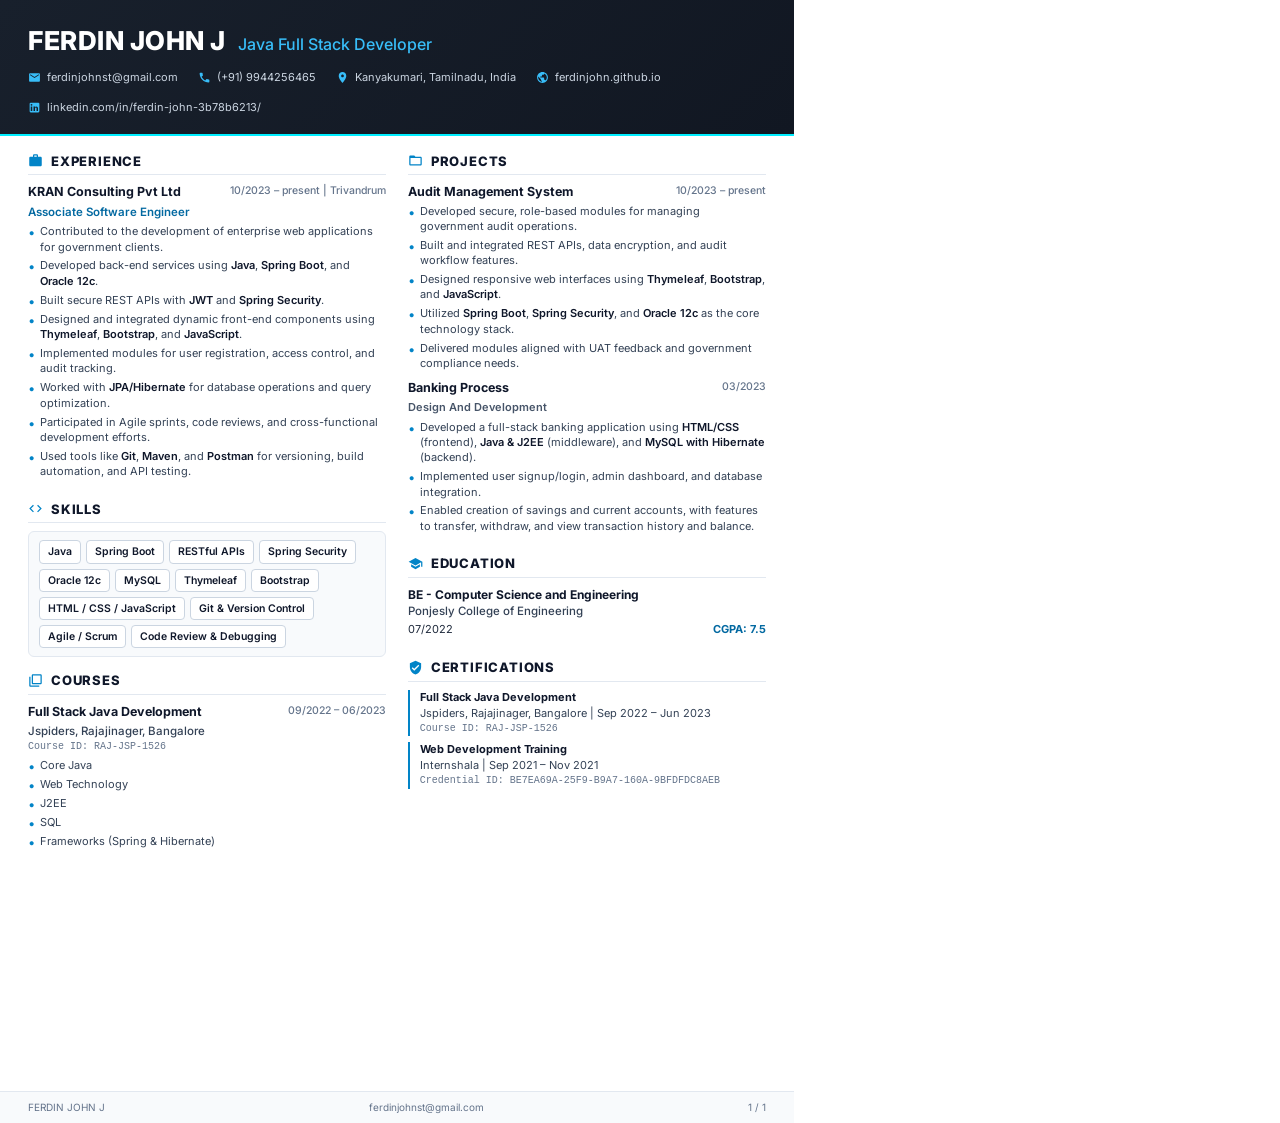
==== resume_print.html @ c686f830 "feat: update portfolio and resume with Java Full Stack Developer profile, KRAN Consulting experience" ====
<!DOCTYPE html>
<html lang="en">

<head>
    <meta charset="UTF-8">
    <meta name="viewport" content="width=device-width, initial-scale=1.0">
    <title>FERDIN JOHN J - Resume</title>
    <link href="https://fonts.googleapis.com/css2?family=Inter:wght@400;500;600;700;800&display=swap" rel="stylesheet">
    <style>
        @page {
            size: A4 portrait;
            margin: 0;
        }

        * {
            box-sizing: border-box;
            margin: 0;
            padding: 0;
            font-family: 'Inter', -apple-system, BlinkMacSystemFont, 'Segoe UI', Roboto, sans-serif;
            -webkit-print-color-adjust: exact;
            print-color-adjust: exact;
        }

        body {
            width: 210mm;
            height: 297mm;
            max-height: 297mm;
            background: #ffffff;
            color: #1e293b;
            font-size: 11.5px;
            line-height: 1.45;
            display: flex;
            flex-direction: column;
            justify-content: space-between;
            overflow: hidden;
        }

        /* Top Header */
        .resume-header {
            background: linear-gradient(135deg, #18202c 0%, #111722 100%);
            color: #ffffff;
            padding: 22px 28px 18px 28px;
            border-bottom: 2px solid #00eeff;
        }

        .header-top {
            display: flex;
            align-items: baseline;
            gap: 12px;
            margin-bottom: 10px;
        }

        .name {
            font-size: 26px;
            font-weight: 800;
            letter-spacing: 0.5px;
            color: #ffffff;
        }

        .title-tag {
            font-size: 16px;
            font-weight: 500;
            color: #38bdf8;
        }

        .contact-bar {
            display: flex;
            flex-wrap: wrap;
            gap: 14px 20px;
            font-size: 11px;
            color: #cbd5e1;
        }

        .contact-item {
            display: flex;
            align-items: center;
            gap: 6px;
            text-decoration: none;
            color: #cbd5e1;
        }

        .contact-item svg {
            width: 13px;
            height: 13px;
            fill: #38bdf8;
        }

        /* Two Column Body */
        .resume-body {
            display: grid;
            grid-template-columns: 1fr 1fr;
            gap: 22px;
            padding: 16px 28px;
            flex: 1;
        }

        .column {
            display: flex;
            flex-direction: column;
            gap: 14px;
        }

        /* Section Headings */
        .section-title {
            display: flex;
            align-items: center;
            gap: 8px;
            font-size: 13px;
            font-weight: 800;
            color: #0f172a;
            letter-spacing: 0.8px;
            text-transform: uppercase;
            padding-bottom: 4px;
            border-bottom: 1.5px solid #e2e8f0;
            margin-bottom: 8px;
        }

        .section-title svg {
            width: 15px;
            height: 15px;
            fill: #0284c7;
        }

        /* Cards and Items */
        .item-block {
            margin-bottom: 6px;
        }

        .item-header {
            display: flex;
            justify-content: space-between;
            align-items: flex-start;
            margin-bottom: 2px;
        }

        .org-name {
            font-size: 12.5px;
            font-weight: 700;
            color: #0f172a;
        }

        .role-name {
            font-size: 11.5px;
            font-weight: 600;
            color: #0369a1;
        }

        .item-date {
            font-size: 10.5px;
            color: #64748b;
            font-weight: 500;
            white-space: nowrap;
        }

        .item-subtitle {
            font-size: 11px;
            font-weight: 600;
            color: #475569;
            margin-bottom: 4px;
        }

        /* Bullet Points */
        .bullet-list {
            list-style: none;
            padding-left: 0;
            display: flex;
            flex-direction: column;
            gap: 3.5px;
        }

        .bullet-list li {
            position: relative;
            padding-left: 12px;
            font-size: 11px;
            color: #334155;
            line-height: 1.4;
        }

        .bullet-list li::before {
            content: '•';
            position: absolute;
            left: 0;
            top: -1px;
            color: #0284c7;
            font-size: 13px;
        }

        .bullet-list li strong {
            font-weight: 600;
            color: #0f172a;
        }

        /* Skills Box */
        .skills-grid {
            display: flex;
            flex-wrap: wrap;
            gap: 5px;
            background: #f8fafc;
            padding: 8px 10px;
            border-radius: 6px;
            border: 1px solid #e2e8f0;
        }

        .skill-pill {
            font-size: 10.5px;
            font-weight: 600;
            color: #0f172a;
            background: #ffffff;
            padding: 3px 8px;
            border-radius: 4px;
            border: 1px solid #cbd5e1;
        }

        /* Education & Certifications */
        .edu-item {
            margin-bottom: 6px;
        }

        .edu-degree {
            font-size: 12px;
            font-weight: 700;
            color: #0f172a;
        }

        .edu-college {
            font-size: 11.5px;
            font-weight: 500;
            color: #334155;
        }

        .edu-meta {
            display: flex;
            justify-content: space-between;
            font-size: 11px;
            margin-top: 2px;
        }

        .edu-cgpa {
            font-weight: 700;
            color: #0369a1;
        }

        .cert-item {
            font-size: 11px;
            color: #334155;
            line-height: 1.45;
            margin-bottom: 6px;
            padding-left: 10px;
            border-left: 2px solid #0284c7;
        }

        .cert-title {
            font-weight: 700;
            color: #0f172a;
        }

        .cert-id {
            font-size: 10px;
            color: #64748b;
            font-family: monospace;
        }

        /* Footer */
        .resume-footer {
            border-top: 1px solid #e2e8f0;
            padding: 8px 28px;
            display: flex;
            justify-content: space-between;
            font-size: 10px;
            color: #64748b;
            background: #f8fafc;
        }
    </style>
</head>

<body>
    <!-- Top Header -->
    <header class="resume-header">
        <div class="header-top">
            <h1 class="name">FERDIN JOHN J</h1>
            <span class="title-tag">Java Full Stack Developer</span>
        </div>
        <div class="contact-bar">
            <div class="contact-item">
                <svg viewBox="0 0 24 24">
                    <path
                        d="M20 4H4c-1.1 0-1.99.9-1.99 2L2 18c0 1.1.9 2 2 2h16c1.1 0 2-.9 2-2V6c0-1.1-.9-2-2-2zm0 4l-8 5-8-5V6l8 5 8-5v2z" />
                </svg>
                <span>ferdinjohnst@gmail.com</span>
            </div>
            <div class="contact-item">
                <svg viewBox="0 0 24 24">
                    <path
                        d="M6.62 10.79c1.44 2.83 3.76 5.14 6.59 6.59l2.2-2.2c.27-.27.67-.36 1.02-.24 1.12.37 2.33.57 3.57.57.55 0 1 .45 1 1V20c0 .55-.45 1-1 1-9.39 0-17-7.61-17-17 0-.55.45-1 1-1h3.5c.55 0 1 .45 1 1 0 1.25.2 2.45.57 3.57.11.35.03.74-.25 1.02l-2.2 2.2z" />
                </svg>
                <span>(+91) 9944256465</span>
            </div>
            <div class="contact-item">
                <svg viewBox="0 0 24 24">
                    <path
                        d="M12 2C8.13 2 5 5.13 5 9c0 5.25 7 13 7 13s7-7.75 7-13c0-3.87-3.13-7-7-7zm0 9.5c-1.38 0-2.5-1.12-2.5-2.5s1.12-2.5 2.5-2.5 2.5 1.12 2.5 2.5-1.12 2.5-2.5 2.5z" />
                </svg>
                <span>Kanyakumari, Tamilnadu, India</span>
            </div>
            <div class="contact-item">
                <svg viewBox="0 0 24 24">
                    <path
                        d="M12 2C6.48 2 2 6.48 2 12s4.48 10 10 10 10-4.48 10-10S17.52 2 12 2zm-1 17.93c-3.95-.49-7-3.85-7-7.93 0-.62.08-1.21.21-1.79L9 15v1c0 1.1.9 2 2 2v1.93zm6.9-2.54c-.26-.81-1-1.39-1.9-1.39h-1v-3c0-.55-.45-1-1-1H8v-2h2c.55 0 1-.45 1-1V7h2c1.1 0 2-.9 2-2v-.41c2.93 1.19 5 4.06 5 7.41 0 2.08-.8 3.97-2.1 5.39z" />
                </svg>
                <span>ferdinjohn.github.io</span>
            </div>
            <div class="contact-item">
                <svg viewBox="0 0 24 24">
                    <path
                        d="M19 3a2 2 0 0 1 2 2v14a2 2 0 0 1-2 2H5a2 2 0 0 1-2-2V5a2 2 0 0 1 2-2h14m-.5 15.5v-5.3a3.26 3.26 0 0 0-3.26-3.26c-.85 0-1.84.52-2.28 1.3v-1.11h-2.79v8.37h2.79v-4.93c0-.77.62-1.4 1.39-1.4a1.4 1.4 0 0 1 1.4 1.4v4.93h2.75M6.46 8.76a1.69 1.69 0 1 0 0-3.38 1.69 1.69 0 0 0 0 3.38m1.39 9.74v-8.37H5.07v8.37h2.78z" />
                </svg>
                <span>linkedin.com/in/ferdin-john-3b78b6213/</span>
            </div>
        </div>
    </header>

    <!-- Main Two Column Content -->
    <main class="resume-body">
        <!-- Left Column -->
        <div class="column">
            <!-- Experience -->
            <div>
                <div class="section-title">
                    <svg viewBox="0 0 24 24">
                        <path
                            d="M20 6h-4V4c0-1.11-.89-2-2-2h-4c-1.11 0-2 .89-2 2v2H4c-1.11 0-1.99.89-1.99 2L2 19c0 1.11.89 2 2 2h16c1.11 0 2-.89 2-2V8c0-1.11-.89-2-2-2zm-6 0h-4V4h4v2z" />
                    </svg>
                    <span>Experience</span>
                </div>

                <div class="item-block">
                    <div class="item-header">
                        <div class="org-name">KRAN Consulting Pvt Ltd</div>
                        <div class="item-date">10/2023 – present | Trivandrum</div>
                    </div>
                    <div class="role-name">Associate Software Engineer</div>

                    <ul class="bullet-list" style="margin-top: 4px;">
                        <li>Contributed to the development of enterprise web applications for government clients.</li>
                        <li>Developed back-end services using <strong>Java</strong>, <strong>Spring Boot</strong>, and
                            <strong>Oracle 12c</strong>.
                        </li>
                        <li>Built secure REST APIs with <strong>JWT</strong> and <strong>Spring Security</strong>.</li>
                        <li>Designed and integrated dynamic front-end components using <strong>Thymeleaf</strong>,
                            <strong>Bootstrap</strong>, and <strong>JavaScript</strong>.
                        </li>
                        <li>Implemented modules for user registration, access control, and audit tracking.</li>
                        <li>Worked with <strong>JPA/Hibernate</strong> for database operations and query optimization.
                        </li>
                        <li>Participated in Agile sprints, code reviews, and cross-functional development efforts.</li>
                        <li>Used tools like <strong>Git</strong>, <strong>Maven</strong>, and <strong>Postman</strong>
                            for versioning, build automation, and API testing.</li>
                    </ul>
                </div>
            </div>

            <!-- Skills -->
            <div>
                <div class="section-title">
                    <svg viewBox="0 0 24 24">
                        <path
                            d="M9.4 16.6L4.8 12l4.6-4.6L8 6l-6 6 6 6 1.4-1.4zm5.2 0l4.6-4.6-4.6-4.6L16 6l6 6-6 6-1.4-1.4z" />
                    </svg>
                    <span>Skills</span>
                </div>
                <div class="skills-grid">
                    <span class="skill-pill">Java</span>
                    <span class="skill-pill">Spring Boot</span>
                    <span class="skill-pill">RESTful APIs</span>
                    <span class="skill-pill">Spring Security</span>
                    <span class="skill-pill">Oracle 12c</span>
                    <span class="skill-pill">MySQL</span>
                    <span class="skill-pill">Thymeleaf</span>
                    <span class="skill-pill">Bootstrap</span>
                    <span class="skill-pill">HTML / CSS / JavaScript</span>
                    <span class="skill-pill">Git & Version Control</span>
                    <span class="skill-pill">Agile / Scrum</span>
                    <span class="skill-pill">Code Review & Debugging</span>
                </div>
            </div>

            <!-- Courses -->
            <div>
                <div class="section-title">
                    <svg viewBox="0 0 24 24">
                        <path
                            d="M4 6H2v14c0 1.1.9 2 2 2h14v-2H4V6zm16-4H8c-1.1 0-2 .9-2 2v12c0 1.1.9 2 2 2h12c1.1 0 2-.9 2-2V4c0-1.1-.9-2-2-2zm0 14H8V4h12v12z" />
                    </svg>
                    <span>Courses</span>
                </div>
                <div class="item-block">
                    <div class="item-header">
                        <div class="org-name">Full Stack Java Development</div>
                        <div class="item-date">09/2022 – 06/2023</div>
                    </div>
                    <div class="edu-college">Jspiders, Rajajinager, Bangalore</div>
                    <div class="cert-id" style="margin-bottom: 4px;">Course ID: RAJ-JSP-1526</div>
                    <ul class="bullet-list">
                        <li>Core Java</li>
                        <li>Web Technology</li>
                        <li>J2EE</li>
                        <li>SQL</li>
                        <li>Frameworks (Spring & Hibernate)</li>
                    </ul>
                </div>
            </div>
        </div>

        <!-- Right Column -->
        <div class="column">
            <!-- Projects -->
            <div>
                <div class="section-title">
                    <svg viewBox="0 0 24 24">
                        <path
                            d="M20 6h-8l-2-2H4c-1.1 0-1.99.9-1.99 2L2 18c0 1.1.9 2 2 2h16c1.1 0 2-.9 2-2V8c0-1.1-.9-2-2-2zm0 12H4V8h16v10z" />
                    </svg>
                    <span>Projects</span>
                </div>

                <div class="item-block">
                    <div class="item-header">
                        <div class="org-name">Audit Management System</div>
                        <div class="item-date">10/2023 – present</div>
                    </div>
                    <ul class="bullet-list">
                        <li>Developed secure, role-based modules for managing government audit operations.</li>
                        <li>Built and integrated REST APIs, data encryption, and audit workflow features.</li>
                        <li>Designed responsive web interfaces using <strong>Thymeleaf</strong>,
                            <strong>Bootstrap</strong>, and <strong>JavaScript</strong>.
                        </li>
                        <li>Utilized <strong>Spring Boot</strong>, <strong>Spring Security</strong>, and <strong>Oracle
                                12c</strong> as the core technology stack.</li>
                        <li>Delivered modules aligned with UAT feedback and government compliance needs.</li>
                    </ul>
                </div>

                <div class="item-block" style="margin-top: 8px;">
                    <div class="item-header">
                        <div class="org-name">Banking Process</div>
                        <div class="item-date">03/2023</div>
                    </div>
                    <div class="item-subtitle">Design And Development</div>
                    <ul class="bullet-list">
                        <li>Developed a full-stack banking application using <strong>HTML/CSS</strong> (frontend),
                            <strong>Java & J2EE</strong> (middleware), and <strong>MySQL with Hibernate</strong>
                            (backend).
                        </li>
                        <li>Implemented user signup/login, admin dashboard, and database integration.</li>
                        <li>Enabled creation of savings and current accounts, with features to transfer, withdraw, and
                            view transaction history and balance.</li>
                    </ul>
                </div>
            </div>

            <!-- Education -->
            <div>
                <div class="section-title">
                    <svg viewBox="0 0 24 24">
                        <path d="M5 13.18v4L12 21l7-3.82v-4L12 17l-7-3.82zM12 3L1 9l11 6 9-4.91V17h2V9L12 3z" />
                    </svg>
                    <span>Education</span>
                </div>
                <div class="edu-item">
                    <div class="edu-degree">BE - Computer Science and Engineering</div>
                    <div class="edu-college">Ponjesly College of Engineering</div>
                    <div class="edu-meta">
                        <span>07/2022</span>
                        <span class="edu-cgpa">CGPA: 7.5</span>
                    </div>
                </div>
            </div>

            <!-- Certifications -->
            <div>
                <div class="section-title">
                    <svg viewBox="0 0 24 24">
                        <path
                            d="M12 1L3 5v6c0 5.55 3.84 10.74 9 12 5.16-1.26 9-6.45 9-12V5l-9-4zm-2 16l-4-4 1.41-1.41L10 14.17l6.59-6.59L18 9l-8 8z" />
                    </svg>
                    <span>Certifications</span>
                </div>
                <div class="cert-item">
                    <div class="cert-title">Full Stack Java Development</div>
                    <div>Jspiders, Rajajinager, Bangalore | Sep 2022 – Jun 2023</div>
                    <div class="cert-id">Course ID: RAJ-JSP-1526</div>
                </div>
                <div class="cert-item">
                    <div class="cert-title">Web Development Training</div>
                    <div>Internshala | Sep 2021 – Nov 2021</div>
                    <div class="cert-id">Credential ID: BE7EA69A-25F9-B9A7-160A-9BFDFDC8AEB</div>
                </div>
            </div>
        </div>
    </main>

    <!-- Footer -->
    <footer class="resume-footer">
        <span>FERDIN JOHN J</span>
        <span>ferdinjohnst@gmail.com</span>
        <span>1 / 1</span>
    </footer>
</body>

</html>
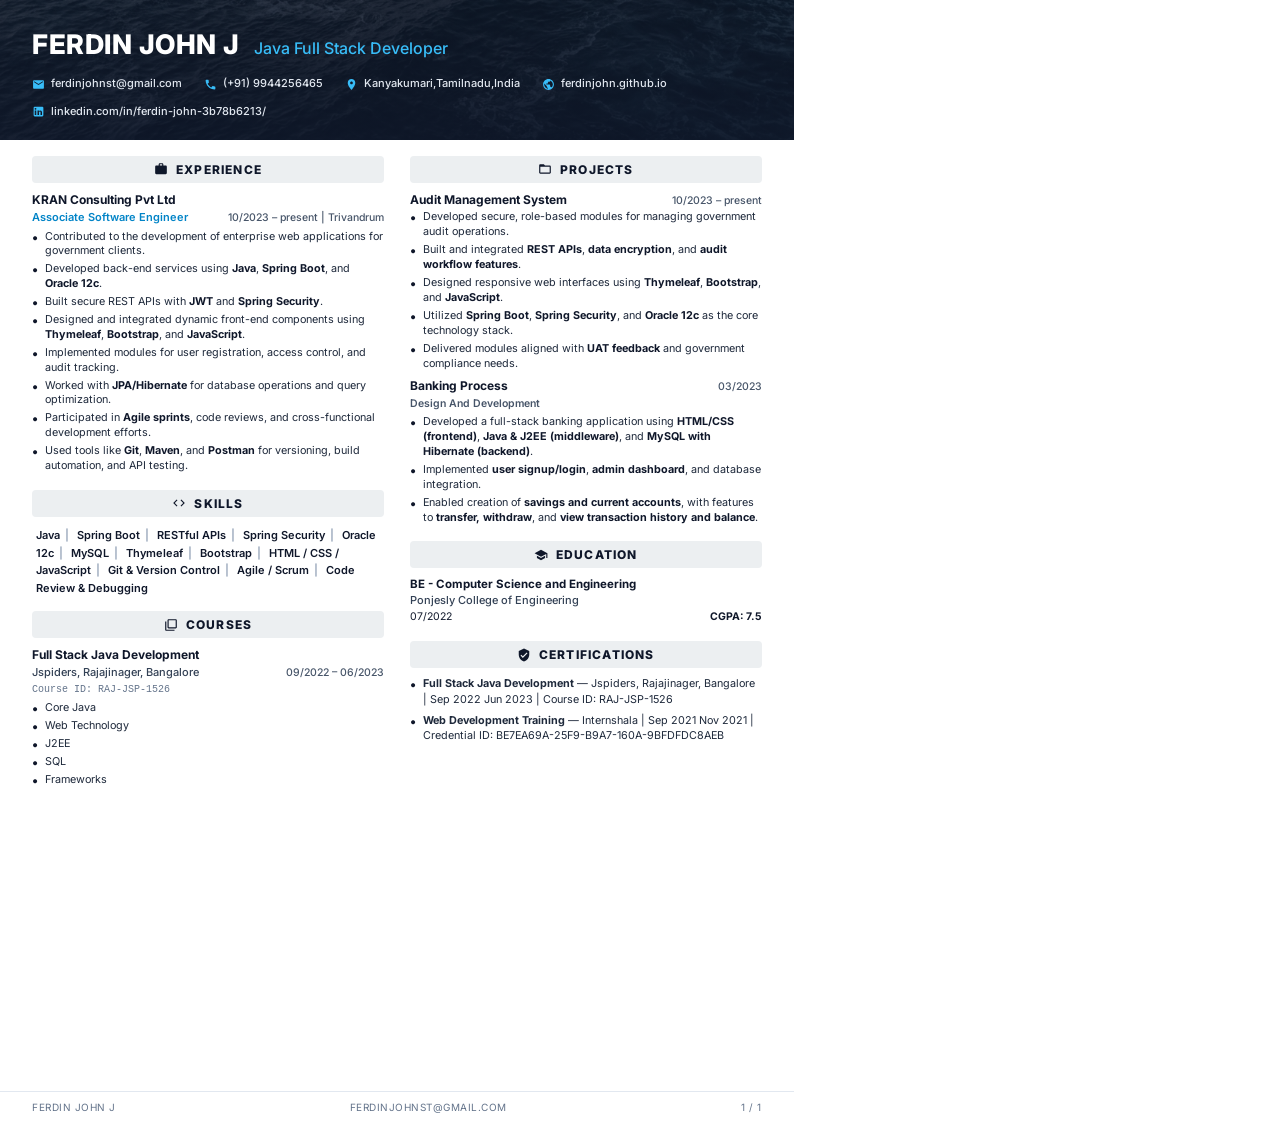
==== commit fc3caaea: "feat: refine FerdinResume.pdf to 1:1 match original design with ocean banner and exact layout" ====
--- a/resume_print.html
+++ b/resume_print.html
@@ -1,10 +1,9 @@
 <!DOCTYPE html>
 <html lang="en">
-
 <head>
     <meta charset="UTF-8">
     <meta name="viewport" content="width=device-width, initial-scale=1.0">
-    <title>FERDIN JOHN J - Resume</title>
+    <title>FERDIN JOHN J - Java Full Stack Developer Resume</title>
     <link href="https://fonts.googleapis.com/css2?family=Inter:wght@400;500;600;700;800&display=swap" rel="stylesheet">
     <style>
         @page {
@@ -26,35 +25,50 @@
             height: 297mm;
             max-height: 297mm;
             background: #ffffff;
-            color: #1e293b;
-            font-size: 11.5px;
-            line-height: 1.45;
+            color: #0f172a;
+            font-size: 11px;
+            line-height: 1.42;
             display: flex;
             flex-direction: column;
             justify-content: space-between;
             overflow: hidden;
         }
 
-        /* Top Header */
+        /* Top Header with Ocean Wave Texture */
         .resume-header {
-            background: linear-gradient(135deg, #18202c 0%, #111722 100%);
+            position: relative;
+            background: url('resume_header_bg.jpg') center/cover no-repeat;
             color: #ffffff;
-            padding: 22px 28px 18px 28px;
-            border-bottom: 2px solid #00eeff;
+            padding: 26px 32px 20px 32px;
+            overflow: hidden;
+        }
+
+        .resume-header::before {
+            content: '';
+            position: absolute;
+            inset: 0;
+            background: linear-gradient(180deg, rgba(15, 23, 42, 0.72) 0%, rgba(15, 23, 42, 0.88) 100%);
+            z-index: 1;
+        }
+
+        .header-content {
+            position: relative;
+            z-index: 2;
         }
 
         .header-top {
             display: flex;
             align-items: baseline;
-            gap: 12px;
-            margin-bottom: 10px;
+            gap: 14px;
+            margin-bottom: 12px;
         }
 
         .name {
-            font-size: 26px;
+            font-size: 27px;
             font-weight: 800;
             letter-spacing: 0.5px;
             color: #ffffff;
+            text-transform: uppercase;
         }
 
         .title-tag {
@@ -66,17 +80,18 @@
         .contact-bar {
             display: flex;
             flex-wrap: wrap;
-            gap: 14px 20px;
+            gap: 12px 22px;
             font-size: 11px;
-            color: #cbd5e1;
+            color: #e2e8f0;
         }
 
         .contact-item {
             display: flex;
             align-items: center;
             gap: 6px;
+            color: #e2e8f0;
             text-decoration: none;
-            color: #cbd5e1;
+            font-weight: 500;
         }
 
         .contact-item svg {
@@ -89,74 +104,76 @@
         .resume-body {
             display: grid;
             grid-template-columns: 1fr 1fr;
-            gap: 22px;
-            padding: 16px 28px;
+            gap: 26px;
+            padding: 16px 32px 10px 32px;
             flex: 1;
         }
 
         .column {
             display: flex;
             flex-direction: column;
-            gap: 14px;
-        }
-
-        /* Section Headings */
+            gap: 12px;
+        }
+
+        /* Shaded Pill Section Headings (Matching Image 2) */
         .section-title {
+            background: #eceff1;
+            padding: 5px 12px;
+            border-radius: 4px;
             display: flex;
             align-items: center;
+            justify-content: center;
             gap: 8px;
-            font-size: 13px;
+            font-size: 12px;
             font-weight: 800;
             color: #0f172a;
-            letter-spacing: 0.8px;
+            letter-spacing: 1.2px;
             text-transform: uppercase;
-            padding-bottom: 4px;
-            border-bottom: 1.5px solid #e2e8f0;
             margin-bottom: 8px;
         }
 
         .section-title svg {
-            width: 15px;
-            height: 15px;
-            fill: #0284c7;
-        }
-
-        /* Cards and Items */
+            width: 14px;
+            height: 14px;
+            fill: #0f172a;
+        }
+
+        /* Item Blocks */
         .item-block {
-            margin-bottom: 6px;
+            margin-bottom: 4px;
         }
 
         .item-header {
             display: flex;
             justify-content: space-between;
-            align-items: flex-start;
+            align-items: baseline;
             margin-bottom: 2px;
         }
 
         .org-name {
-            font-size: 12.5px;
+            font-size: 12px;
             font-weight: 700;
             color: #0f172a;
         }
 
         .role-name {
-            font-size: 11.5px;
+            font-size: 11px;
             font-weight: 600;
-            color: #0369a1;
+            color: #0284c7;
         }
 
         .item-date {
             font-size: 10.5px;
-            color: #64748b;
+            color: #475569;
             font-weight: 500;
             white-space: nowrap;
         }
 
         .item-subtitle {
-            font-size: 11px;
+            font-size: 10.5px;
             font-weight: 600;
             color: #475569;
-            margin-bottom: 4px;
+            margin-bottom: 3px;
         }
 
         /* Bullet Points */
@@ -165,15 +182,15 @@
             padding-left: 0;
             display: flex;
             flex-direction: column;
-            gap: 3.5px;
+            gap: 3px;
         }
 
         .bullet-list li {
             position: relative;
-            padding-left: 12px;
-            font-size: 11px;
-            color: #334155;
-            line-height: 1.4;
+            padding-left: 13px;
+            font-size: 10.8px;
+            color: #1e293b;
+            line-height: 1.38;
         }
 
         .bullet-list li::before {
@@ -181,49 +198,47 @@
             position: absolute;
             left: 0;
             top: -1px;
-            color: #0284c7;
+            color: #0f172a;
             font-size: 13px;
+            font-weight: bold;
         }
 
         .bullet-list li strong {
+            font-weight: 700;
+            color: #0f172a;
+        }
+
+        /* Skills Layout */
+        .skills-content {
+            font-size: 11px;
+            line-height: 1.6;
+            color: #0f172a;
+            padding: 2px 4px;
+        }
+
+        .skills-content span {
             font-weight: 600;
-            color: #0f172a;
-        }
-
-        /* Skills Box */
-        .skills-grid {
-            display: flex;
-            flex-wrap: wrap;
-            gap: 5px;
-            background: #f8fafc;
-            padding: 8px 10px;
-            border-radius: 6px;
-            border: 1px solid #e2e8f0;
-        }
-
-        .skill-pill {
-            font-size: 10.5px;
-            font-weight: 600;
-            color: #0f172a;
-            background: #ffffff;
-            padding: 3px 8px;
-            border-radius: 4px;
-            border: 1px solid #cbd5e1;
+        }
+
+        .skills-sep {
+            color: #94a3b8;
+            margin: 0 5px;
+            font-weight: 300;
         }
 
         /* Education & Certifications */
         .edu-item {
-            margin-bottom: 6px;
+            margin-bottom: 4px;
         }
 
         .edu-degree {
-            font-size: 12px;
+            font-size: 11.5px;
             font-weight: 700;
             color: #0f172a;
         }
 
         .edu-college {
-            font-size: 11.5px;
+            font-size: 11px;
             font-weight: 500;
             color: #334155;
         }
@@ -231,22 +246,32 @@
         .edu-meta {
             display: flex;
             justify-content: space-between;
-            font-size: 11px;
+            font-size: 10.5px;
             margin-top: 2px;
         }
 
         .edu-cgpa {
             font-weight: 700;
-            color: #0369a1;
+            color: #0f172a;
         }
 
         .cert-item {
-            font-size: 11px;
-            color: #334155;
+            font-size: 10.8px;
+            color: #1e293b;
             line-height: 1.45;
-            margin-bottom: 6px;
-            padding-left: 10px;
-            border-left: 2px solid #0284c7;
+            margin-bottom: 5px;
+            position: relative;
+            padding-left: 13px;
+        }
+
+        .cert-item::before {
+            content: '•';
+            position: absolute;
+            left: 0;
+            top: -1px;
+            color: #0f172a;
+            font-size: 13px;
+            font-weight: bold;
         }
 
         .cert-title {
@@ -263,58 +288,46 @@
         /* Footer */
         .resume-footer {
             border-top: 1px solid #e2e8f0;
-            padding: 8px 28px;
+            padding: 8px 32px;
             display: flex;
             justify-content: space-between;
             font-size: 10px;
             color: #64748b;
-            background: #f8fafc;
+            background: #ffffff;
+            text-transform: uppercase;
+            letter-spacing: 0.5px;
         }
     </style>
 </head>
-
 <body>
     <!-- Top Header -->
     <header class="resume-header">
-        <div class="header-top">
-            <h1 class="name">FERDIN JOHN J</h1>
-            <span class="title-tag">Java Full Stack Developer</span>
-        </div>
-        <div class="contact-bar">
-            <div class="contact-item">
-                <svg viewBox="0 0 24 24">
-                    <path
-                        d="M20 4H4c-1.1 0-1.99.9-1.99 2L2 18c0 1.1.9 2 2 2h16c1.1 0 2-.9 2-2V6c0-1.1-.9-2-2-2zm0 4l-8 5-8-5V6l8 5 8-5v2z" />
-                </svg>
-                <span>ferdinjohnst@gmail.com</span>
-            </div>
-            <div class="contact-item">
-                <svg viewBox="0 0 24 24">
-                    <path
-                        d="M6.62 10.79c1.44 2.83 3.76 5.14 6.59 6.59l2.2-2.2c.27-.27.67-.36 1.02-.24 1.12.37 2.33.57 3.57.57.55 0 1 .45 1 1V20c0 .55-.45 1-1 1-9.39 0-17-7.61-17-17 0-.55.45-1 1-1h3.5c.55 0 1 .45 1 1 0 1.25.2 2.45.57 3.57.11.35.03.74-.25 1.02l-2.2 2.2z" />
-                </svg>
-                <span>(+91) 9944256465</span>
-            </div>
-            <div class="contact-item">
-                <svg viewBox="0 0 24 24">
-                    <path
-                        d="M12 2C8.13 2 5 5.13 5 9c0 5.25 7 13 7 13s7-7.75 7-13c0-3.87-3.13-7-7-7zm0 9.5c-1.38 0-2.5-1.12-2.5-2.5s1.12-2.5 2.5-2.5 2.5 1.12 2.5 2.5-1.12 2.5-2.5 2.5z" />
-                </svg>
-                <span>Kanyakumari, Tamilnadu, India</span>
-            </div>
-            <div class="contact-item">
-                <svg viewBox="0 0 24 24">
-                    <path
-                        d="M12 2C6.48 2 2 6.48 2 12s4.48 10 10 10 10-4.48 10-10S17.52 2 12 2zm-1 17.93c-3.95-.49-7-3.85-7-7.93 0-.62.08-1.21.21-1.79L9 15v1c0 1.1.9 2 2 2v1.93zm6.9-2.54c-.26-.81-1-1.39-1.9-1.39h-1v-3c0-.55-.45-1-1-1H8v-2h2c.55 0 1-.45 1-1V7h2c1.1 0 2-.9 2-2v-.41c2.93 1.19 5 4.06 5 7.41 0 2.08-.8 3.97-2.1 5.39z" />
-                </svg>
-                <span>ferdinjohn.github.io</span>
-            </div>
-            <div class="contact-item">
-                <svg viewBox="0 0 24 24">
-                    <path
-                        d="M19 3a2 2 0 0 1 2 2v14a2 2 0 0 1-2 2H5a2 2 0 0 1-2-2V5a2 2 0 0 1 2-2h14m-.5 15.5v-5.3a3.26 3.26 0 0 0-3.26-3.26c-.85 0-1.84.52-2.28 1.3v-1.11h-2.79v8.37h2.79v-4.93c0-.77.62-1.4 1.39-1.4a1.4 1.4 0 0 1 1.4 1.4v4.93h2.75M6.46 8.76a1.69 1.69 0 1 0 0-3.38 1.69 1.69 0 0 0 0 3.38m1.39 9.74v-8.37H5.07v8.37h2.78z" />
-                </svg>
-                <span>linkedin.com/in/ferdin-john-3b78b6213/</span>
+        <div class="header-content">
+            <div class="header-top">
+                <h1 class="name">FERDIN JOHN J</h1>
+                <span class="title-tag">Java Full Stack Developer</span>
+            </div>
+            <div class="contact-bar">
+                <div class="contact-item">
+                    <svg viewBox="0 0 24 24"><path d="M20 4H4c-1.1 0-1.99.9-1.99 2L2 18c0 1.1.9 2 2 2h16c1.1 0 2-.9 2-2V6c0-1.1-.9-2-2-2zm0 4l-8 5-8-5V6l8 5 8-5v2z"/></svg>
+                    <span>ferdinjohnst@gmail.com</span>
+                </div>
+                <div class="contact-item">
+                    <svg viewBox="0 0 24 24"><path d="M6.62 10.79c1.44 2.83 3.76 5.14 6.59 6.59l2.2-2.2c.27-.27.67-.36 1.02-.24 1.12.37 2.33.57 3.57.57.55 0 1 .45 1 1V20c0 .55-.45 1-1 1-9.39 0-17-7.61-17-17 0-.55.45-1 1-1h3.5c.55 0 1 .45 1 1 0 1.25.2 2.45.57 3.57.11.35.03.74-.25 1.02l-2.2 2.2z"/></svg>
+                    <span>(+91) 9944256465</span>
+                </div>
+                <div class="contact-item">
+                    <svg viewBox="0 0 24 24"><path d="M12 2C8.13 2 5 5.13 5 9c0 5.25 7 13 7 13s7-7.75 7-13c0-3.87-3.13-7-7-7zm0 9.5c-1.38 0-2.5-1.12-2.5-2.5s1.12-2.5 2.5-2.5 2.5 1.12 2.5 2.5-1.12 2.5-2.5 2.5z"/></svg>
+                    <span>Kanyakumari,Tamilnadu,India</span>
+                </div>
+                <div class="contact-item">
+                    <svg viewBox="0 0 24 24"><path d="M12 2C6.48 2 2 6.48 2 12s4.48 10 10 10 10-4.48 10-10S17.52 2 12 2zm-1 17.93c-3.95-.49-7-3.85-7-7.93 0-.62.08-1.21.21-1.79L9 15v1c0 1.1.9 2 2 2v1.93zm6.9-2.54c-.26-.81-1-1.39-1.9-1.39h-1v-3c0-.55-.45-1-1-1H8v-2h2c.55 0 1-.45 1-1V7h2c1.1 0 2-.9 2-2v-.41c2.93 1.19 5 4.06 5 7.41 0 2.08-.8 3.97-2.1 5.39z"/></svg>
+                    <span>ferdinjohn.github.io</span>
+                </div>
+                <div class="contact-item">
+                    <svg viewBox="0 0 24 24"><path d="M19 3a2 2 0 0 1 2 2v14a2 2 0 0 1-2 2H5a2 2 0 0 1-2-2V5a2 2 0 0 1 2-2h14m-.5 15.5v-5.3a3.26 3.26 0 0 0-3.26-3.26c-.85 0-1.84.52-2.28 1.3v-1.11h-2.79v8.37h2.79v-4.93c0-.77.62-1.4 1.39-1.4a1.4 1.4 0 0 1 1.4 1.4v4.93h2.75M6.46 8.76a1.69 1.69 0 1 0 0-3.38 1.69 1.69 0 0 0 0 3.38m1.39 9.74v-8.37H5.07v8.37h2.78z"/></svg>
+                    <span>linkedin.com/in/ferdin-john-3b78b6213/</span>
+                </div>
             </div>
         </div>
     </header>
@@ -326,35 +339,28 @@
             <!-- Experience -->
             <div>
                 <div class="section-title">
-                    <svg viewBox="0 0 24 24">
-                        <path
-                            d="M20 6h-4V4c0-1.11-.89-2-2-2h-4c-1.11 0-2 .89-2 2v2H4c-1.11 0-1.99.89-1.99 2L2 19c0 1.11.89 2 2 2h16c1.11 0 2-.89 2-2V8c0-1.11-.89-2-2-2zm-6 0h-4V4h4v2z" />
-                    </svg>
-                    <span>Experience</span>
+                    <svg viewBox="0 0 24 24"><path d="M20 6h-4V4c0-1.11-.89-2-2-2h-4c-1.11 0-2 .89-2 2v2H4c-1.11 0-1.99.89-1.99 2L2 19c0 1.11.89 2 2 2h16c1.11 0 2-.89 2-2V8c0-1.11-.89-2-2-2zm-6 0h-4V4h4v2z"/></svg>
+                    <span>EXPERIENCE</span>
                 </div>
 
                 <div class="item-block">
                     <div class="item-header">
                         <div class="org-name">KRAN Consulting Pvt Ltd</div>
+                    </div>
+                    <div class="item-header">
+                        <div class="role-name">Associate Software Engineer</div>
                         <div class="item-date">10/2023 – present | Trivandrum</div>
                     </div>
-                    <div class="role-name">Associate Software Engineer</div>
 
                     <ul class="bullet-list" style="margin-top: 4px;">
                         <li>Contributed to the development of enterprise web applications for government clients.</li>
-                        <li>Developed back-end services using <strong>Java</strong>, <strong>Spring Boot</strong>, and
-                            <strong>Oracle 12c</strong>.
-                        </li>
+                        <li>Developed back-end services using <strong>Java</strong>, <strong>Spring Boot</strong>, and <strong>Oracle 12c</strong>.</li>
                         <li>Built secure REST APIs with <strong>JWT</strong> and <strong>Spring Security</strong>.</li>
-                        <li>Designed and integrated dynamic front-end components using <strong>Thymeleaf</strong>,
-                            <strong>Bootstrap</strong>, and <strong>JavaScript</strong>.
-                        </li>
+                        <li>Designed and integrated dynamic front-end components using <strong>Thymeleaf</strong>, <strong>Bootstrap</strong>, and <strong>JavaScript</strong>.</li>
                         <li>Implemented modules for user registration, access control, and audit tracking.</li>
-                        <li>Worked with <strong>JPA/Hibernate</strong> for database operations and query optimization.
-                        </li>
-                        <li>Participated in Agile sprints, code reviews, and cross-functional development efforts.</li>
-                        <li>Used tools like <strong>Git</strong>, <strong>Maven</strong>, and <strong>Postman</strong>
-                            for versioning, build automation, and API testing.</li>
+                        <li>Worked with <strong>JPA/Hibernate</strong> for database operations and query optimization.</li>
+                        <li>Participated in <strong>Agile sprints</strong>, code reviews, and cross-functional development efforts.</li>
+                        <li>Used tools like <strong>Git</strong>, <strong>Maven</strong>, and <strong>Postman</strong> for versioning, build automation, and API testing.</li>
                     </ul>
                 </div>
             </div>
@@ -362,50 +368,46 @@
             <!-- Skills -->
             <div>
                 <div class="section-title">
-                    <svg viewBox="0 0 24 24">
-                        <path
-                            d="M9.4 16.6L4.8 12l4.6-4.6L8 6l-6 6 6 6 1.4-1.4zm5.2 0l4.6-4.6-4.6-4.6L16 6l6 6-6 6-1.4-1.4z" />
-                    </svg>
-                    <span>Skills</span>
-                </div>
-                <div class="skills-grid">
-                    <span class="skill-pill">Java</span>
-                    <span class="skill-pill">Spring Boot</span>
-                    <span class="skill-pill">RESTful APIs</span>
-                    <span class="skill-pill">Spring Security</span>
-                    <span class="skill-pill">Oracle 12c</span>
-                    <span class="skill-pill">MySQL</span>
-                    <span class="skill-pill">Thymeleaf</span>
-                    <span class="skill-pill">Bootstrap</span>
-                    <span class="skill-pill">HTML / CSS / JavaScript</span>
-                    <span class="skill-pill">Git & Version Control</span>
-                    <span class="skill-pill">Agile / Scrum</span>
-                    <span class="skill-pill">Code Review & Debugging</span>
+                    <svg viewBox="0 0 24 24"><path d="M9.4 16.6L4.8 12l4.6-4.6L8 6l-6 6 6 6 1.4-1.4zm5.2 0l4.6-4.6-4.6-4.6L16 6l6 6-6 6-1.4-1.4z"/></svg>
+                    <span>SKILLS</span>
+                </div>
+                <div class="skills-content">
+                    <span>Java</span><span class="skills-sep">|</span>
+                    <span>Spring Boot</span><span class="skills-sep">|</span>
+                    <span>RESTful APIs</span><span class="skills-sep">|</span>
+                    <span>Spring Security</span><span class="skills-sep">|</span>
+                    <span>Oracle 12c</span><span class="skills-sep">|</span>
+                    <span>MySQL</span><span class="skills-sep">|</span>
+                    <span>Thymeleaf</span><span class="skills-sep">|</span>
+                    <span>Bootstrap</span><span class="skills-sep">|</span>
+                    <span>HTML / CSS / JavaScript</span><span class="skills-sep">|</span>
+                    <span>Git &amp; Version Control</span><span class="skills-sep">|</span>
+                    <span>Agile / Scrum</span><span class="skills-sep">|</span>
+                    <span>Code Review &amp; Debugging</span>
                 </div>
             </div>
 
             <!-- Courses -->
             <div>
                 <div class="section-title">
-                    <svg viewBox="0 0 24 24">
-                        <path
-                            d="M4 6H2v14c0 1.1.9 2 2 2h14v-2H4V6zm16-4H8c-1.1 0-2 .9-2 2v12c0 1.1.9 2 2 2h12c1.1 0 2-.9 2-2V4c0-1.1-.9-2-2-2zm0 14H8V4h12v12z" />
-                    </svg>
-                    <span>Courses</span>
+                    <svg viewBox="0 0 24 24"><path d="M4 6H2v14c0 1.1.9 2 2 2h14v-2H4V6zm16-4H8c-1.1 0-2 .9-2 2v12c0 1.1.9 2 2 2h12c1.1 0 2-.9 2-2V4c0-1.1-.9-2-2-2zm0 14H8V4h12v12z"/></svg>
+                    <span>COURSES</span>
                 </div>
                 <div class="item-block">
                     <div class="item-header">
                         <div class="org-name">Full Stack Java Development</div>
+                    </div>
+                    <div class="item-header">
+                        <div class="edu-college">Jspiders, Rajajinager, Bangalore</div>
                         <div class="item-date">09/2022 – 06/2023</div>
                     </div>
-                    <div class="edu-college">Jspiders, Rajajinager, Bangalore</div>
-                    <div class="cert-id" style="margin-bottom: 4px;">Course ID: RAJ-JSP-1526</div>
+                    <div class="cert-id" style="margin: 2px 0 4px 0;">Course ID: RAJ-JSP-1526</div>
                     <ul class="bullet-list">
                         <li>Core Java</li>
                         <li>Web Technology</li>
                         <li>J2EE</li>
                         <li>SQL</li>
-                        <li>Frameworks (Spring & Hibernate)</li>
+                        <li>Frameworks</li>
                     </ul>
                 </div>
             </div>
@@ -416,11 +418,8 @@
             <!-- Projects -->
             <div>
                 <div class="section-title">
-                    <svg viewBox="0 0 24 24">
-                        <path
-                            d="M20 6h-8l-2-2H4c-1.1 0-1.99.9-1.99 2L2 18c0 1.1.9 2 2 2h16c1.1 0 2-.9 2-2V8c0-1.1-.9-2-2-2zm0 12H4V8h16v10z" />
-                    </svg>
-                    <span>Projects</span>
+                    <svg viewBox="0 0 24 24"><path d="M20 6h-8l-2-2H4c-1.1 0-1.99.9-1.99 2L2 18c0 1.1.9 2 2 2h16c1.1 0 2-.9 2-2V8c0-1.1-.9-2-2-2zm0 12H4V8h16v10z"/></svg>
+                    <span>PROJECTS</span>
                 </div>
 
                 <div class="item-block">
@@ -430,30 +429,23 @@
                     </div>
                     <ul class="bullet-list">
                         <li>Developed secure, role-based modules for managing government audit operations.</li>
-                        <li>Built and integrated REST APIs, data encryption, and audit workflow features.</li>
-                        <li>Designed responsive web interfaces using <strong>Thymeleaf</strong>,
-                            <strong>Bootstrap</strong>, and <strong>JavaScript</strong>.
-                        </li>
-                        <li>Utilized <strong>Spring Boot</strong>, <strong>Spring Security</strong>, and <strong>Oracle
-                                12c</strong> as the core technology stack.</li>
-                        <li>Delivered modules aligned with UAT feedback and government compliance needs.</li>
+                        <li>Built and integrated <strong>REST APIs</strong>, <strong>data encryption</strong>, and <strong>audit workflow features</strong>.</li>
+                        <li>Designed responsive web interfaces using <strong>Thymeleaf</strong>, <strong>Bootstrap</strong>, and <strong>JavaScript</strong>.</li>
+                        <li>Utilized <strong>Spring Boot</strong>, <strong>Spring Security</strong>, and <strong>Oracle 12c</strong> as the core technology stack.</li>
+                        <li>Delivered modules aligned with <strong>UAT feedback</strong> and government compliance needs.</li>
                     </ul>
                 </div>
 
-                <div class="item-block" style="margin-top: 8px;">
+                <div class="item-block" style="margin-top: 6px;">
                     <div class="item-header">
                         <div class="org-name">Banking Process</div>
                         <div class="item-date">03/2023</div>
                     </div>
                     <div class="item-subtitle">Design And Development</div>
                     <ul class="bullet-list">
-                        <li>Developed a full-stack banking application using <strong>HTML/CSS</strong> (frontend),
-                            <strong>Java & J2EE</strong> (middleware), and <strong>MySQL with Hibernate</strong>
-                            (backend).
-                        </li>
-                        <li>Implemented user signup/login, admin dashboard, and database integration.</li>
-                        <li>Enabled creation of savings and current accounts, with features to transfer, withdraw, and
-                            view transaction history and balance.</li>
+                        <li>Developed a full-stack banking application using <strong>HTML/CSS (frontend)</strong>, <strong>Java &amp; J2EE (middleware)</strong>, and <strong>MySQL with Hibernate (backend)</strong>.</li>
+                        <li>Implemented <strong>user signup/login</strong>, <strong>admin dashboard</strong>, and database integration.</li>
+                        <li>Enabled creation of <strong>savings and current accounts</strong>, with features to <strong>transfer, withdraw</strong>, and <strong>view transaction history and balance</strong>.</li>
                     </ul>
                 </div>
             </div>
@@ -461,10 +453,8 @@
             <!-- Education -->
             <div>
                 <div class="section-title">
-                    <svg viewBox="0 0 24 24">
-                        <path d="M5 13.18v4L12 21l7-3.82v-4L12 17l-7-3.82zM12 3L1 9l11 6 9-4.91V17h2V9L12 3z" />
-                    </svg>
-                    <span>Education</span>
+                    <svg viewBox="0 0 24 24"><path d="M5 13.18v4L12 21l7-3.82v-4L12 17l-7-3.82zM12 3L1 9l11 6 9-4.91V17h2V9L12 3z"/></svg>
+                    <span>EDUCATION</span>
                 </div>
                 <div class="edu-item">
                     <div class="edu-degree">BE - Computer Science and Engineering</div>
@@ -479,21 +469,14 @@
             <!-- Certifications -->
             <div>
                 <div class="section-title">
-                    <svg viewBox="0 0 24 24">
-                        <path
-                            d="M12 1L3 5v6c0 5.55 3.84 10.74 9 12 5.16-1.26 9-6.45 9-12V5l-9-4zm-2 16l-4-4 1.41-1.41L10 14.17l6.59-6.59L18 9l-8 8z" />
-                    </svg>
-                    <span>Certifications</span>
+                    <svg viewBox="0 0 24 24"><path d="M12 1L3 5v6c0 5.55 3.84 10.74 9 12 5.16-1.26 9-6.45 9-12V5l-9-4zm-2 16l-4-4 1.41-1.41L10 14.17l6.59-6.59L18 9l-8 8z"/></svg>
+                    <span>CERTIFICATIONS</span>
                 </div>
                 <div class="cert-item">
-                    <div class="cert-title">Full Stack Java Development</div>
-                    <div>Jspiders, Rajajinager, Bangalore | Sep 2022 – Jun 2023</div>
-                    <div class="cert-id">Course ID: RAJ-JSP-1526</div>
+                    <strong>Full Stack Java Development</strong> — Jspiders, Rajajinager, Bangalore | Sep 2022 Jun 2023 | Course ID: RAJ-JSP-1526
                 </div>
                 <div class="cert-item">
-                    <div class="cert-title">Web Development Training</div>
-                    <div>Internshala | Sep 2021 – Nov 2021</div>
-                    <div class="cert-id">Credential ID: BE7EA69A-25F9-B9A7-160A-9BFDFDC8AEB</div>
+                    <strong>Web Development Training</strong> — Internshala | Sep 2021 Nov 2021 | Credential ID: BE7EA69A-25F9-B9A7-160A-9BFDFDC8AEB
                 </div>
             </div>
         </div>
@@ -506,5 +489,4 @@
         <span>1 / 1</span>
     </footer>
 </body>
-
 </html>
